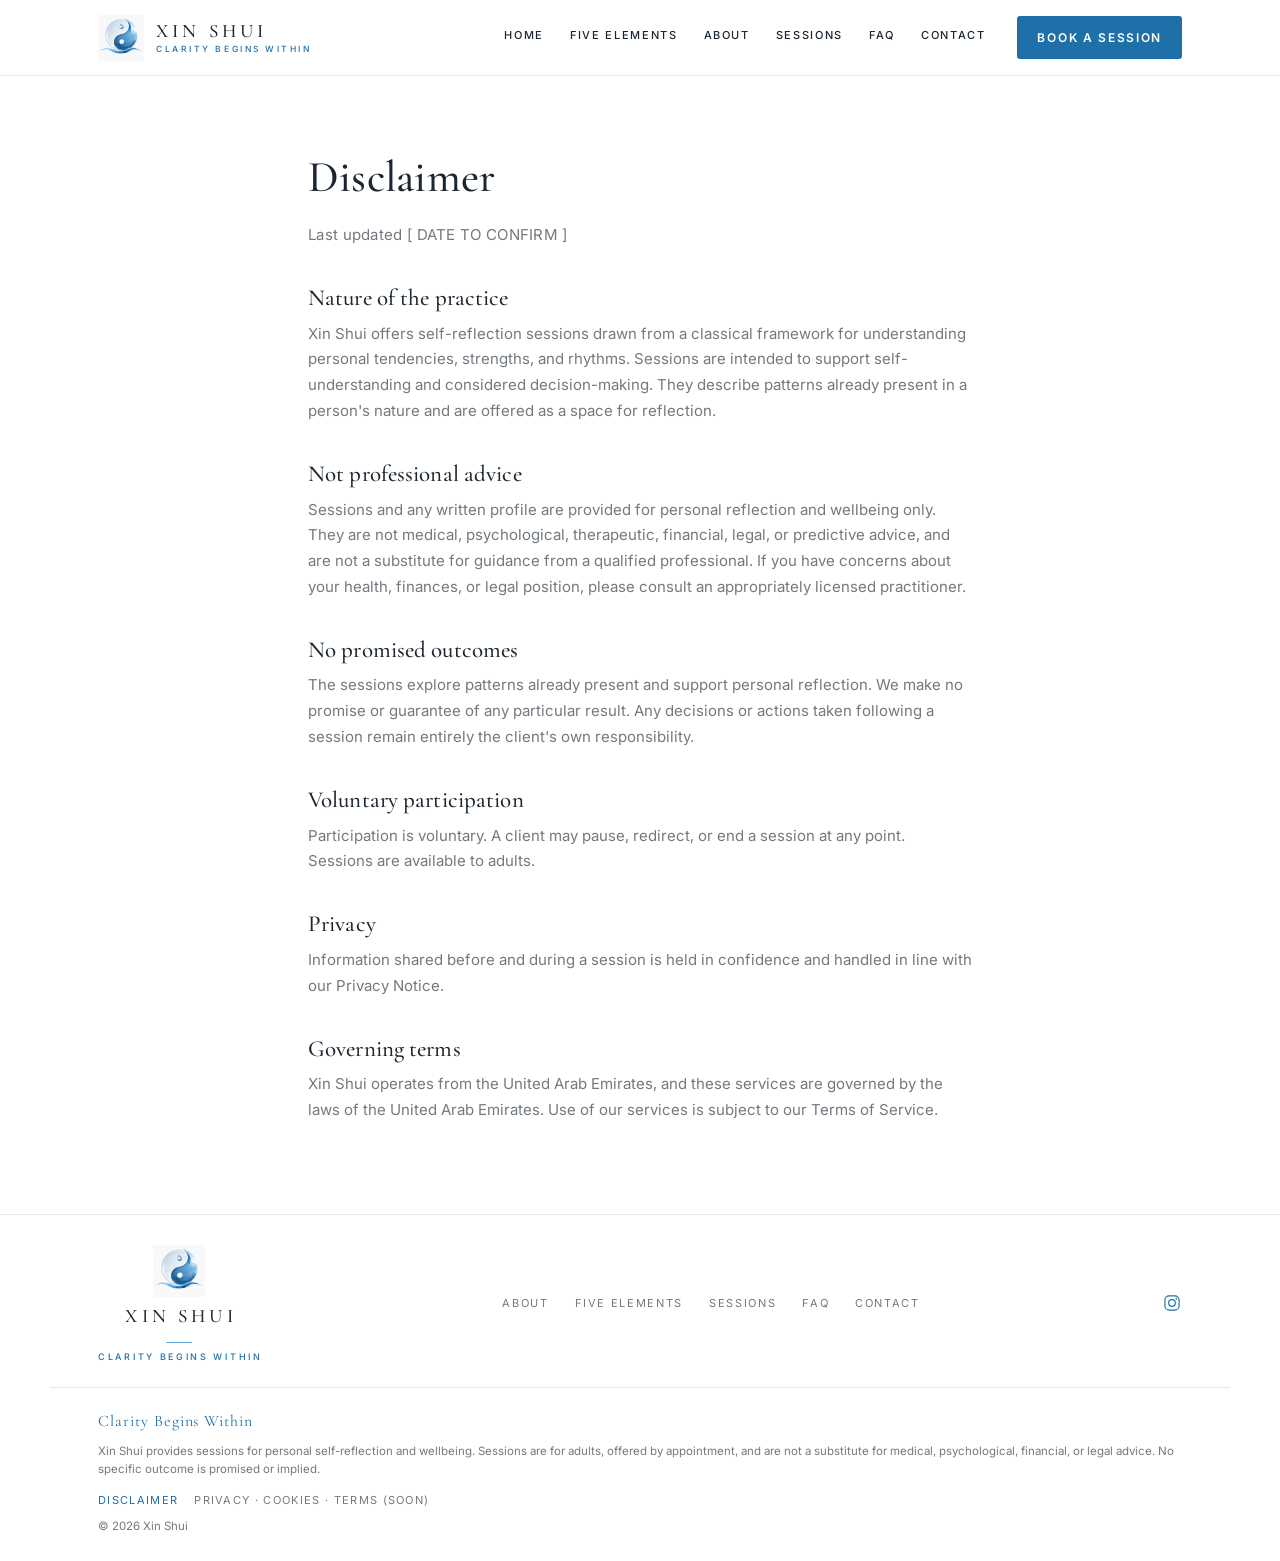
==== disclaimer.html @ abe7de01 "Add disclaimer page" ====
<!DOCTYPE html>
<html lang="en">
<head>
<meta charset="utf-8">
<meta name="viewport" content="width=device-width, initial-scale=1">
<title>Xin Shui | Disclaimer</title>
<meta name="description" content="Disclaimer for Xin Shui self-reflection sessions.">
<link rel="preconnect" href="https://fonts.googleapis.com">
<link rel="preconnect" href="https://fonts.gstatic.com" crossorigin>
<link href="https://fonts.googleapis.com/css2?family=Cormorant+Garamond:ital,wght@0,400;0,500;0,600;1,400;1,500&family=Inter:wght@400;500;600&family=Noto+Serif+SC:wght@400;500&display=swap" rel="stylesheet">
<link rel="stylesheet" href="css/styles.css?v=5">
</head>
<body>

<a class="skip" href="#main">Skip to content</a>

<header class="nav" id="nav">
  <div class="wrap nav-in">
    <a class="brand" href="index.html#top">
      <img src="logo.png" alt="" class="brand-mark">
      <span class="brand-text">
        <span class="brand-name">Xin&nbsp;Shui</span>
        <span class="brand-tag">Clarity Begins Within</span>
      </span>
    </a>

    <nav class="nav-links" aria-label="Primary">
      <a href="index.html#top">Home</a>
      <a href="index.html#practice">Five Elements</a>
      <a href="index.html#about">About</a>
      <a href="index.html#sessions">Sessions</a>
      <a href="index.html#faq">FAQ</a>
      <a href="index.html#contact">Contact</a>
    </nav>

    <a class="btn btn-solid nav-cta" href="index.html#contact">Book a session</a>

    <button class="nav-toggle" aria-expanded="false" aria-controls="nav-mobile" aria-label="Open menu">
      <span></span><span></span><span></span>
    </button>
  </div>
  <nav class="nav-mobile" id="nav-mobile" aria-label="Primary mobile" hidden>
    <a href="index.html#practice">Five Elements</a>
    <a href="index.html#about">About</a>
    <a href="index.html#sessions">Sessions</a>
    <a href="index.html#faq">FAQ</a>
    <a href="index.html#contact">Contact</a>
    <a class="btn btn-solid" href="index.html#contact">Book a session</a>
  </nav>
</header>

<main id="main">
  <section class="legal">
    <div class="wrap legal-in">

      <h1>Disclaimer</h1>
      <p class="legal-updated">Last updated [ DATE TO CONFIRM ]</p>

      <h2>Nature of the practice</h2>
      <p>Xin Shui offers self-reflection sessions drawn from a classical framework for understanding personal tendencies, strengths, and rhythms. Sessions are intended to support self-understanding and considered decision-making. They describe patterns already present in a person's nature and are offered as a space for reflection.</p>

      <h2>Not professional advice</h2>
      <p>Sessions and any written profile are provided for personal reflection and wellbeing only. They are not medical, psychological, therapeutic, financial, legal, or predictive advice, and are not a substitute for guidance from a qualified professional. If you have concerns about your health, finances, or legal position, please consult an appropriately licensed practitioner.</p>

      <h2>No promised outcomes</h2>
      <p>The sessions explore patterns already present and support personal reflection. We make no promise or guarantee of any particular result. Any decisions or actions taken following a session remain entirely the client's own responsibility.</p>

      <h2>Voluntary participation</h2>
      <p>Participation is voluntary. A client may pause, redirect, or end a session at any point. Sessions are available to adults.</p>

      <h2>Privacy</h2>
      <p>Information shared before and during a session is held in confidence and handled in line with our Privacy Notice.</p>

      <h2>Governing terms</h2>
      <p>Xin Shui operates from the United Arab Emirates, and these services are governed by the laws of the United Arab Emirates. Use of our services is subject to our Terms of Service.</p>

    </div>
  </section>
</main>

<footer class="foot">
  <div class="wrap foot-in">
    <a class="brand" href="index.html#top">
      <img src="logo.png" alt="" class="brand-mark">
      <span class="brand-name">Xin&nbsp;Shui</span>
      <span class="brand-rule" aria-hidden="true"></span>
      <span class="brand-tag">Clarity Begins Within</span>
    </a>
    <nav class="foot-links" aria-label="Footer">
      <a href="index.html#about">About</a>
      <a href="index.html#practice">Five Elements</a>
      <a href="index.html#sessions">Sessions</a>
      <a href="index.html#faq">FAQ</a>
      <a href="index.html#contact">Contact</a>
    </nav>
    <div class="foot-social">
      <a href="https://instagram.com/clarity_xinshui" aria-label="Instagram" rel="noopener" target="_blank">
        <svg viewBox="0 0 24 24" fill="none" stroke="currentColor" stroke-width="1.4"><rect x="3.5" y="3.5" width="17" height="17" rx="5"/><circle cx="12" cy="12" r="4"/><circle cx="17.2" cy="6.8" r="1" fill="currentColor" stroke="none"/></svg>
      </a>
    </div>
  </div>
  <div class="wrap foot-legal">
    <p class="tagline">Clarity Begins Within</p>
    <p class="fineprint">Xin Shui provides sessions for personal self-reflection and wellbeing. Sessions are for adults, offered by appointment, and are not a substitute for medical, psychological, financial, or legal advice. No specific outcome is promised or implied.</p>
    <div class="foot-legal-links">
      <a href="disclaimer.html">Disclaimer</a>
      <span class="soon">Privacy &middot; Cookies &middot; Terms (soon)</span>
    </div>
    <p class="copy">&copy; <span id="year">2026</span> Xin Shui</p>
  </div>
</footer>

<button class="totop" id="totop" aria-label="Back to top" hidden>
  <svg viewBox="0 0 24 24" fill="none" stroke="currentColor" stroke-width="1.6" aria-hidden="true"><path d="M12 19V6"/><path d="M6 12l6-6 6 6"/></svg>
</button>
<script src="js/main.js?v=2"></script>
</body>
</html>
---- css/styles.css ----
/* ==========================================================================
   Xin Shui
   Palette and type are locked brand assets. Do not substitute.
   All photography lives in assets/img and is wired in below.
   ========================================================================== */

:root{
  --deep:#1F6FA8;
  --mid:#5DADE2;
  --pale:#EAF5FB;
  --ink:#1C2630;
  --ink-60:rgba(28,38,48,.62);
  --line:rgba(28,38,48,.10);
  --white:#fff;

  --wood:#3A6A54;
  --fire:#A25444;
  --earth:#987C52;
  --metal:#6D7C88;
  --water:#1A3452;

  --display:"Cormorant Garamond",Georgia,serif;
  --body:"Inter",system-ui,-apple-system,"Segoe UI",sans-serif;
  --cjk:"Noto Serif SC",serif;

  --wrap:1180px;
  --pad:clamp(20px,5vw,48px);
  --nav-h:76px;
}

*,*::before,*::after{box-sizing:border-box}
html{scroll-behavior:smooth;-webkit-text-size-adjust:100%}
body{
  margin:0;background:var(--white);color:var(--ink);
  font-family:var(--body);font-size:16px;line-height:1.65;
  -webkit-font-smoothing:antialiased;
}
img{max-width:100%;display:block}
a{color:inherit;text-decoration:none}
h1,h2,h3{font-family:var(--display);font-weight:500;line-height:1.12;margin:0;letter-spacing:.005em}
p{margin:0}
svg{width:100%;height:100%}

.wrap{width:100%;max-width:var(--wrap);margin:0 auto;padding-inline:var(--pad)}

.skip{
  position:absolute;left:-9999px;top:0;z-index:200;
  background:var(--deep);color:#fff;padding:12px 18px;border-radius:0 0 6px 0;
}
.skip:focus{left:0}

:focus-visible{outline:2px solid var(--deep);outline-offset:3px;border-radius:2px}

/* ---------- Buttons ---------- */
.btn{
  display:inline-flex;align-items:center;gap:10px;
  font-family:var(--body);font-size:12px;font-weight:600;
  letter-spacing:.14em;text-transform:uppercase;
  border:0;cursor:pointer;
}
.btn-solid{
  background:var(--deep);color:#fff;padding:15px 26px;border-radius:3px;
  transition:background .25s ease,transform .25s ease;
}
.btn-solid:hover{background:#18598a;transform:translateY(-1px)}
.btn-text{color:var(--deep);background:none}
.arrow{
  display:inline-block;width:26px;height:1px;background:currentColor;position:relative;
  transition:width .25s ease;
}
.arrow::after{
  content:"";position:absolute;right:0;top:-3px;width:7px;height:7px;
  border-top:1px solid currentColor;border-right:1px solid currentColor;transform:rotate(45deg);
}
.btn-text:hover .arrow{width:38px}

/* ---------- Nav ----------
   Solid white at all times so the header reads as a separate band above the
   banner. The .is-stuck class still applies on scroll and only deepens the
   shadow. */
.nav{
  position:fixed;inset:0 0 auto 0;z-index:100;height:var(--nav-h);
  display:flex;align-items:center;
  background:var(--white);
  border-bottom:1px solid var(--line);
  transition:box-shadow .3s ease;
}
.nav.is-stuck{box-shadow:0 2px 14px rgba(23,64,102,.08)}
.nav-in{display:flex;align-items:center;gap:24px}

.brand{display:flex;align-items:center;gap:11px;flex:0 0 auto}
.brand-mark{width:38px;height:38px;object-fit:contain}
.brand-name{
  font-family:var(--display);font-size:19px;font-weight:500;
  letter-spacing:.22em;text-transform:uppercase;
}

.nav-links{display:flex;gap:26px;margin-left:auto}
.nav-links a{
  font-size:11px;font-weight:500;letter-spacing:.15em;text-transform:uppercase;
  padding-bottom:4px;border-bottom:1px solid transparent;transition:border-color .2s ease;
}
.nav-links a:hover,.nav-links a.is-active{border-color:var(--deep)}
.nav-cta{margin-left:8px;padding:12px 20px}

.nav-toggle{
  display:none;margin-left:auto;background:none;border:0;padding:8px;cursor:pointer;
}
.nav-toggle span{display:block;width:22px;height:1.5px;background:var(--ink);margin:5px 0}

.nav-mobile{
  position:fixed;top:var(--nav-h);left:0;right:0;z-index:99;
  background:#fff;border-bottom:1px solid var(--line);
  padding:8px var(--pad) 26px;
  display:flex;flex-direction:column;gap:2px;
}
/* FIX: the hidden attribute now wins. This was the desktop menu bug. */
.nav-mobile[hidden]{display:none}
.nav-mobile a{padding:13px 0;font-size:12px;letter-spacing:.14em;text-transform:uppercase;border-bottom:1px solid var(--line)}
.nav-mobile .btn-solid{margin-top:16px;justify-content:center;border-bottom:0}

/* ==========================================================================
   HERO CAROUSEL
   Sits below the white header, not underneath it.
   ========================================================================== */
.hero{
  position:relative;margin-top:var(--nav-h);
  height:min(78vh,660px);min-height:460px;
  overflow:hidden;background:#cfe4f4;
}
.car-track{position:absolute;inset:0}

.slide{
  position:absolute;inset:0;
  display:flex;align-items:center;
  opacity:0;visibility:hidden;
  transition:opacity .9s ease,visibility .9s ease;
  background-position:center;background-size:cover;background-repeat:no-repeat;
}
.slide.is-active{opacity:1;visibility:visible}

/* Hero images. Supplied at 1852x849, converted to progressive JPEG.
   Replacements should keep the same 2.18 ratio and stay under 400KB. */
.slide-1{background-image:url("../assets/img/hero-1.jpg")}
.slide-2{background-image:url("../assets/img/hero-2.jpg")}
.slide-3{background-image:url("../assets/img/hero-3.jpg")}
.slide-4{background-image:url("../assets/img/hero-4.jpg")}

/* Scrim. Keeps the headline legible over any photograph you supply,
   including a dark one. Do not remove. */
.slide::before{
  content:"";position:absolute;inset:0;
  background:linear-gradient(90deg,rgba(255,255,255,.86) 0%,rgba(255,255,255,.60) 36%,rgba(255,255,255,0) 66%);
  pointer-events:none;
}
/* Right hand variant. Used where the subject of the photograph sits left. */
.slide--right::before{
  background:linear-gradient(270deg,rgba(255,255,255,.86) 0%,rgba(255,255,255,.60) 36%,rgba(255,255,255,0) 66%);
}
.slide--right .slide-in{display:flex;flex-direction:column;align-items:flex-end;text-align:right}
.slide--right .slide-actions{justify-content:flex-end}

.slide-in{position:relative;z-index:2;max-width:var(--wrap)}
.slide-title{font-size:clamp(34px,4.6vw,54px);max-width:20ch}
.slide-title .l1,.slide-title .l2{display:block}
.slide-title .l2{color:var(--deep);font-style:italic}
.slide-sub{margin-top:18px;font-size:15px;color:var(--ink-60);max-width:38ch}
.slide-actions{display:flex;align-items:center;gap:28px;margin-top:32px;flex-wrap:wrap}

/* Carousel controls */
.car-nav{
  position:absolute;top:50%;transform:translateY(-50%);z-index:5;
  width:44px;height:44px;padding:11px;border:0;border-radius:50%;cursor:pointer;
  background:rgba(255,255,255,.72);color:var(--deep);
  transition:background .2s ease;
}
.car-nav:hover{background:#fff}
.car-prev{left:14px}
.car-next{right:14px}

.car-dots{
  position:absolute;left:0;right:0;bottom:22px;z-index:5;
  display:flex;justify-content:center;gap:10px;
}
.car-dots button{
  width:9px;height:9px;padding:0;border:1px solid var(--deep);border-radius:50%;
  background:transparent;cursor:pointer;transition:background .2s ease;
}
.car-dots button[aria-selected="true"]{background:var(--deep)}

/* ---------- Strip ---------- */
.strip{background:#fff;border-bottom:1px solid var(--line)}
.strip-in{
  display:grid;grid-template-columns:repeat(5,1fr);
  padding-block:clamp(34px,5vw,50px);
}
.strip-item{
  display:flex;flex-direction:column;align-items:center;gap:14px;text-align:center;
  padding-inline:12px;border-right:1px solid var(--line);
}
.strip-item:last-child{border-right:0}
.strip-icon{
  width:44px;height:44px;border-radius:50%;background:var(--pale);color:var(--deep);
  display:grid;place-items:center;padding:11px;
}
.strip-item p{font-family:var(--display);font-size:17px;line-height:1.35}

/* ---------- Split ---------- */
.split{display:grid;grid-template-columns:1fr 1fr;min-height:min(58vh,470px)}
.split-media{
  background:url("../assets/img/split.jpg") center/cover no-repeat;
}
.split-copy{background:var(--pale);display:flex;align-items:center}
.split-copy-in{padding:clamp(38px,6vw,74px);max-width:490px}
.split-copy h2{font-size:clamp(28px,3.4vw,40px)}
.split-copy p{margin-top:18px;color:var(--ink-60);font-size:15px}
.split-copy .btn-text{margin-top:26px}

/* ---------- Elements ----------
   Photographic discs, 500x500 square crops. */
.elements{background:#fff}
.el-in{
  display:grid;grid-template-columns:repeat(5,1fr);gap:20px;
  padding-block:clamp(40px,5.5vw,62px);
}
.el{display:flex;flex-direction:column;align-items:center;gap:16px}
.el-disc{
  width:clamp(84px,10vw,116px);aspect-ratio:1;border-radius:50%;
  transition:transform .35s ease,box-shadow .35s ease;
  box-shadow:0 10px 24px rgba(23,64,102,.12);
}
.el:hover .el-disc{transform:translateY(-5px);box-shadow:0 16px 30px rgba(23,64,102,.20)}
.el-disc{background-position:center;background-size:cover;background-repeat:no-repeat}
.el-wood{background-image:url("../assets/img/el-wood.jpg")}
.el-fire{background-image:url("../assets/img/el-fire.jpg")}
.el-earth{background-image:url("../assets/img/el-earth.jpg")}
.el-metal{background-image:url("../assets/img/el-metal.jpg")}
.el-water{background-image:url("../assets/img/el-water.jpg")}
.el-name{
  font-size:11px;font-weight:600;letter-spacing:.18em;text-transform:uppercase;color:var(--ink);
}

/* ---------- Duo ---------- */
.duo{display:grid;grid-template-columns:1fr 1fr;gap:2px;background:var(--line)}
.duo-card{background:var(--pale);display:flex;flex-direction:column}
.duo-media{aspect-ratio:16/9;background-position:center;background-size:cover}
.duo-media-1{background-image:url("../assets/img/duo-1.jpg")}
.duo-media-2{background-image:url("../assets/img/duo-2.jpg")}
.duo-body{padding:clamp(24px,3.4vw,38px)}
.duo-body h3{font-size:clamp(21px,2.4vw,26px)}
.duo-body p{margin-top:8px;color:var(--ink-60);font-size:14px}
.duo-body .btn-text{margin-top:20px}

/* ---------- FAQ ---------- */
.faq{background:#fff;padding-block:clamp(54px,7vw,86px)}
.faq-in{display:grid;grid-template-columns:.9fr 1.5fr;gap:clamp(28px,5vw,64px);align-items:start}
.faq-head h2{font-size:clamp(28px,3.4vw,38px)}
.faq-head .btn-text{margin-top:26px}
.faq-item{border-bottom:1px solid var(--line)}
.faq-q{
  width:100%;background:none;border:0;cursor:pointer;
  display:flex;justify-content:space-between;align-items:center;gap:20px;
  padding:17px 0;text-align:left;
  font-family:var(--body);font-size:14px;color:var(--ink);
}
.faq-q:hover{color:var(--deep)}
.faq-sign{position:relative;width:13px;height:13px;flex:0 0 auto}
.faq-sign::before,.faq-sign::after{
  content:"";position:absolute;background:var(--deep);
  left:50%;top:50%;transform:translate(-50%,-50%);
}
.faq-sign::before{width:13px;height:1.4px}
.faq-sign::after{width:1.4px;height:13px;transition:transform .25s ease}
.faq-q[aria-expanded="true"] .faq-sign::after{transform:translate(-50%,-50%) scaleY(0)}
.faq-a{display:grid;grid-template-rows:0fr;transition:grid-template-rows .3s ease}
.faq-a > p{overflow:hidden;font-size:14px;color:var(--ink-60)}
.faq-item.is-open .faq-a{grid-template-rows:1fr}
.faq-item.is-open .faq-a > p{padding-bottom:20px}

/* ---------- CTA and enquiry form ---------- */
.cta{
  position:relative;padding-block:clamp(60px,8vw,104px);
  background:url("../assets/img/cta.jpg") center/cover no-repeat;
}
/* Softens the photograph behind the copy and the form. */
.cta::before{
  content:"";position:absolute;inset:0;
  background:linear-gradient(90deg,rgba(255,255,255,.72) 0%,rgba(255,255,255,.42) 50%,rgba(255,255,255,.30) 100%);
  pointer-events:none;
}
.cta-in{
  position:relative;z-index:2;
  display:grid;grid-template-columns:1fr 1fr;gap:clamp(28px,5vw,64px);align-items:center;
}
.cta h2{font-size:clamp(28px,3.6vw,40px)}
.cta-copy p{margin-top:12px;color:var(--ink-60);font-size:15px}

.enq{background:rgba(255,255,255,.92);padding:clamp(24px,3.4vw,36px);border-radius:4px}
.enq-row{display:grid;grid-template-columns:1fr 1fr;gap:16px}
.field{display:block;margin-bottom:16px}
.field span{
  display:block;font-size:11px;font-weight:600;letter-spacing:.14em;
  text-transform:uppercase;color:var(--ink-60);margin-bottom:7px;
}
.field input,.field textarea{
  width:100%;font-family:var(--body);font-size:15px;color:var(--ink);
  padding:12px 14px;border:1px solid var(--line);border-radius:3px;background:#fff;
}
.field textarea{resize:vertical}
.field input:focus,.field textarea:focus{outline:2px solid var(--deep);outline-offset:1px}
.enq-note{margin-top:14px;font-size:11.5px;color:var(--ink-60);line-height:1.6}
.hp{position:absolute;left:-9999px}

/* ---------- Footer ---------- */
.foot{background:#fff;border-top:1px solid var(--line);padding-block:30px 26px}
.foot-in{display:flex;align-items:center;gap:24px;flex-wrap:wrap}
.foot-links{display:flex;gap:26px;margin-inline:auto;flex-wrap:wrap}
.foot-links a{font-size:11px;letter-spacing:.15em;text-transform:uppercase;color:var(--ink-60)}
.foot-links a:hover{color:var(--deep)}
.foot-social{display:flex;gap:16px;color:var(--deep)}
.foot-social a{width:20px;height:20px}
.foot-legal{margin-top:26px;padding-top:20px;border-top:1px solid var(--line)}
.tagline{font-family:var(--display);font-size:16px;letter-spacing:.06em;color:var(--deep)}
.fineprint,.copy{margin-top:8px;font-size:11.5px;color:var(--ink-60);line-height:1.6}

/* ---------- Responsive ---------- */
@media (max-width:960px){
  .nav-links,.nav-cta{display:none}
  .nav-toggle{display:block}
  .hero{height:auto;min-height:0}
  .car-track{position:relative;inset:auto}
  .slide{position:absolute;inset:0}
  .slide.is-active{position:relative;inset:auto}
  .slide-in{padding-block:clamp(56px,12vw,88px)}
  .slide::before{background:linear-gradient(180deg,rgba(255,255,255,.88) 0%,rgba(255,255,255,.66) 60%,rgba(255,255,255,.4) 100%)}
  .car-nav{display:none}
  .strip-in{grid-template-columns:repeat(3,1fr);gap:26px 0}
  .strip-item:nth-child(3n){border-right:0}
  .split{grid-template-columns:1fr}
  .split-media{min-height:280px}
  .el-in{grid-template-columns:repeat(3,1fr);gap:28px 16px}
  .duo{grid-template-columns:1fr}
  .faq-in{grid-template-columns:1fr}
  .cta-in{grid-template-columns:1fr}
}
@media (max-width:560px){
  .strip-in{grid-template-columns:repeat(2,1fr)}
  .strip-item{border-right:0}
  .el-in{grid-template-columns:repeat(2,1fr)}
  .enq-row{grid-template-columns:1fr}
  .foot-in{flex-direction:column;align-items:flex-start}
  .foot-links{margin-inline:0}
}

@media (prefers-reduced-motion:reduce){
  *{animation:none!important;transition:none!important}
  html{scroll-behavior:auto}
}
/* ==========================================================================
   XIN SHUI - OVERRIDE BLOCK v2
   Replaces v1 entirely. If v1 is already in css/styles.css, delete it first
   and paste this in its place. Do not run both.

   Append to the END of css/styles.css. Nothing above that point is modified.
   Longhand properties only, except the two duo image swaps which are
   deliberate and are marked.

   Contents:
     1. Element discs, veiled photograph with character overlay
     2. Element heading, descriptors and closing link
     3. Sessions section heading, and duo image swap
     4. Logo lockup with tagline
     5. Pillar strip, horizontal scroll on mobile
     6. Five elements, single row on mobile
     7. Vertical spacing compression on mobile
     8. CTA background crop
     9. Footer compression
   ========================================================================== */


/* ==========================================================================
   1. ELEMENT DISCS
   TUNE: --el-veil is the white veil strength. Higher is paler and pushes
   the character forward. 0.62 is confirmed good on device.
   ========================================================================== */
:root{ --el-veil:.62; }

.el-disc{
  position:relative;
  display:grid;
  place-items:center;
  overflow:hidden;
}
.el-disc::before{
  content:"";
  position:absolute;
  inset:0;
  background-color:rgba(255,255,255,var(--el-veil));
  border-radius:50%;
  transition:background-color .35s ease;
}
.el-disc::after{
  position:relative;
  z-index:1;
  font-family:var(--cjk);
  font-weight:500;
  font-size:clamp(42px,5.2vw,58px);
  line-height:1;
  letter-spacing:0;
  transition:transform .35s ease;
}
.el:hover .el-disc::before{ background-color:rgba(255,255,255,calc(var(--el-veil) - .10)); }
.el:hover .el-disc::after{ transform:scale(1.04); }

.el-wood::after { content:"\6728"; color:var(--wood);  }
.el-fire::after { content:"\706B"; color:var(--fire);  }
.el-earth::after{ content:"\571F"; color:var(--earth); }
.el-metal::after{ content:"\91D1"; color:var(--metal); }
.el-water::after{ content:"\6C34"; color:var(--water); }


/* ==========================================================================
   2. ELEMENT SECTION HEADING, DESCRIPTORS AND CLOSING LINK
   ========================================================================== */
.el-head{padding-top:clamp(40px,5.5vw,62px)}
.el-head h2{font-size:clamp(24px,3vw,34px);max-width:22ch}
.elements .el-in{padding-block:clamp(26px,3.4vw,40px)}
.el-foot{padding-bottom:clamp(40px,5.5vw,62px)}

.el-desc{
  font-family:var(--display);
  font-size:clamp(13px,1.4vw,16px);
  line-height:1.25;
  color:var(--ink-60);
  text-align:center;
  max-width:16ch;
}
.el{gap:12px}
.el .el-name{margin-bottom:-4px}


/* ==========================================================================
   3. SESSIONS SECTION
   The two photographs are swapped. The still life now carries "Inside a
   session" and the figure carries "Who tends to come". If your filenames
   differ from the ones below, correct the two url values only.
   ========================================================================== */
.duo-sec{background:#fff}
.duo-head{padding-block:clamp(40px,5.5vw,62px) clamp(20px,2.6vw,30px)}
.duo-head h2{font-size:clamp(24px,3vw,34px)}

.duo-media-1{background-image:url("../assets/img/duo-2.jpg")}
.duo-media-2{background-image:url("../assets/img/duo-1.jpg")}


/* ==========================================================================
   4. LOGO LOCKUP WITH TAGLINE
   ========================================================================== */
.brand-text{display:flex;flex-direction:column;justify-content:center}
.brand-tag{
  font-family:var(--body);font-size:8.5px;font-weight:500;
  letter-spacing:.30em;text-transform:uppercase;color:var(--deep);
  margin-top:4px;white-space:nowrap;
}
.foot .brand{flex-direction:column;align-items:center;gap:9px;text-align:center}
.foot .brand-mark{width:44px;height:44px}
.foot .brand-rule{width:26px;height:1px;background:var(--mid);margin-top:8px}
.foot .brand-tag{font-size:9px;margin-top:8px}

@media (max-width:420px){
  .brand-mark{width:32px;height:32px}
  .brand-name{font-size:16px;letter-spacing:.18em}
  .brand-tag{font-size:7.5px;letter-spacing:.24em}
}


/* ==========================================================================
   5. MOBILE, 700px and below
   ========================================================================== */
@media (max-width:700px){

  /* Pillar strip, horizontal scroll. Items are 40% of the viewport so two
     and a half are visible. The half item plus the fade is the swipe cue.
     The fade lives on the parent, not on the scroll container, because a
     mask on a scroll container breaks scrolling in Safari. */
  .strip-in{
    display:flex;
    flex-wrap:nowrap;
    grid-template-columns:none;
    gap:0;
    padding-block:26px 24px;
    padding-inline:0;
    overflow-x:scroll;
    overflow-y:hidden;
    -webkit-overflow-scrolling:touch;
    touch-action:pan-x;
    scrollbar-width:none;
  }
  .strip-in::-webkit-scrollbar{display:none}

  .strip{position:relative}
  .strip::after{
    content:"";
    position:absolute;
    top:0;right:0;bottom:0;
    width:52px;
    pointer-events:none;
    background-image:linear-gradient(90deg,rgba(255,255,255,0),rgba(255,255,255,.92));
  }

 .strip-item{
    flex:0 0 150px;
    min-width:150px;
    gap:10px;
    padding-inline:12px;
    border-right:1px solid var(--line);
  }
  .strip-item:first-child{margin-left:var(--pad)}
  .strip-item:last-child{margin-right:var(--pad);border-right:0}
  .strip-item:nth-child(3n){border-right:1px solid var(--line)}
  .strip-icon{width:38px;height:38px;padding:9px}
  .strip-item p{font-size:15px;line-height:1.3}
}


/* ==========================================================================
   6. MOBILE, 560px and below
   ========================================================================== */
@media (max-width:560px){

  /* ---------- Hero ---------- */
  .slide-in{padding-block:46px 42px}
  .slide-title{font-size:clamp(27px,7.4vw,34px);max-width:20ch}
  .slide-actions{gap:16px;margin-top:22px;flex-direction:column;align-items:flex-start}
  .slide--right .slide-actions{align-items:flex-end}
  .car-dots{bottom:16px}

  /* ---------- Five elements, one row ---------- */
  .el-head{padding-top:34px}
  .el-head h2{font-size:22px;max-width:none}
  .elements .el-in{
    grid-template-columns:repeat(5,1fr);
    gap:0 6px;
    padding-block:20px 18px;
  }
  .el{gap:8px}
  .el-disc{
    width:100%;
    box-shadow:0 5px 12px rgba(23,64,102,.12);
  }
  .el-disc::after{font-size:31px}
  .el-name{font-size:8.5px;letter-spacing:.10em;margin-bottom:-5px}
  .el-desc{font-size:11.5px;line-height:1.22;max-width:none}
  .el-foot{padding-bottom:34px}

  /* ---------- Split ---------- */
  .split{min-height:0}
  .split-media{min-height:190px}
  .split-copy-in{padding:30px var(--pad) 32px;max-width:none}
  .split-copy h2{font-size:26px}
  .split-copy p{margin-top:12px;font-size:14.5px}
  .split-copy .btn-text{margin-top:18px}

  /* ---------- Sessions ---------- */
  .duo-head{padding-block:34px 16px}
  .duo-head h2{font-size:24px}
  .duo-media{aspect-ratio:5/3}
  .duo-body{padding:22px var(--pad) 26px}
  .duo-body h3{font-size:21px}
  .duo-body p{margin-top:6px}
  .duo-body .btn-text{margin-top:14px}

  /* ---------- FAQ ---------- */
  .faq{padding-block:44px 46px}
  .faq-in{gap:22px}
  .faq-head h2{font-size:26px}
  .faq-head .btn-text{margin-top:16px}
  .faq-q{padding:15px 0;font-size:13.5px}
  .faq-item.is-open .faq-a > p{padding-bottom:16px}

  /* ---------- CTA and form ----------
     The stone cairn sits at 76 percent across cta.jpg. The image is 3:1, so
     on a portrait section it scales by height and the whole vertical range
     is always visible. Only the horizontal value does anything here.
     TUNE: lower pushes the stones right and clear of the form card,
     higher pulls them central and further behind it. */
  .cta{
    padding-block:42px 46px;
    background-position:74% center;
  }
  .cta-in{gap:22px}
  .cta h2{font-size:26px}
  .cta-copy p{margin-top:8px;font-size:14.5px}
  .enq{padding:20px 18px}
  .field{margin-bottom:14px}
  .field input,.field textarea{padding:11px 12px;font-size:16px}
  .enq-note{margin-top:12px}

  /* ---------- Footer ---------- */
  .foot{padding-block:26px 22px}
  .foot-in{
    flex-direction:column;
    align-items:center;
    gap:18px;
    text-align:center;
  }
  .foot-links{
    margin-inline:0;
    justify-content:center;
    gap:10px 18px;
  }
  .foot-links a{font-size:10px;letter-spacing:.12em}
  .foot-social{justify-content:center}
  .foot-legal{margin-top:18px;padding-top:16px;text-align:center}
  .foot-legal .tagline{display:none}
  .fineprint{font-size:10.5px;line-height:1.55}
  .copy{margin-top:6px;font-size:10.5px}
}


/* ==========================================================================
   7. NARROW MOBILE, 400px and below
   ========================================================================== */
@media (max-width:400px){
  .strip-item{flex:0 0 44%}
  .strip-item p{font-size:14px}
  .elements .el-in{gap:0 4px}
  .el-disc::after{font-size:28px}
  .el-name{font-size:8px;letter-spacing:.06em}
  .el-desc{font-size:10.5px}
  .slide-title{font-size:26px}
  .split-copy h2,.faq-head h2,.cta h2,.duo-head h2{font-size:23px}
  .el-head h2{font-size:21px}
}


/* ==========================================================================
   XIN SHUI - OVERRIDE BLOCK v3
   APPEND to the very END of css/styles.css, after override block v2.
   v3 ADDS TO v2. It does NOT replace v2. Both must be present.

   DO NOT replace css/styles.css from any file outside the repository.
   Every copy outside the repository is missing image references and
   overwriting the file would strip the photographs off the site.

   PREREQUISITE: override block v1 must be DELETED from this file first.
   v1 sets a CSS mask on the pillar strip scroll container. A mask on a
   scroll container disables touch scrolling in Safari. v2 was written to
   move that fade off the scroll container, but v2 never declares
   mask-image, so it cannot override v1 and v1 survives in the cascade.
   Section 1 below neutralises it defensively, but v1 should still go.

   Longhand properties only. The background shorthand is never used here,
   so every image URL declared earlier in this file survives.

   Contents:
     1. Pillar strip, touch scroll restored
     2. Hero, uniform slide height on mobile
     3. Hero, fifth slide image
     4. Split section, heading overlaid on the photograph
     5. Five Elements, introductory paragraph
     6. Sessions, introductory paragraph
     7. Brand lockup alignment
     8. Scroll offset for the fixed header
   ========================================================================== */


/* ==========================================================================
   1. PILLAR STRIP, TOUCH SCROLL RESTORED
   ========================================================================== */
@media (max-width:700px){
  .strip-in{
    -webkit-mask-image:none;
    mask-image:none;
  }
}


/* ==========================================================================
   2. HERO, UNIFORM SLIDE HEIGHT ON MOBILE
   Below 960px the hero collapses to the height of whichever headline is
   showing, and the five headlines are different lengths. A floor under the
   active slide holds every slide at the height of the tallest.

   TUNE: raise if the longest headline still overflows, lower to tighten.
   Desktop is untouched. .hero already carries a fixed height there.
   ========================================================================== */
@media (max-width:960px){
  .hero{min-height:420px}
  .slide.is-active{min-height:420px;width:100%}
}
@media (max-width:560px){
  .hero{min-height:360px}
  .slide.is-active{min-height:360px}
}
@media (max-width:400px){
  .hero{min-height:340px}
  .slide.is-active{min-height:340px}
}


/* ==========================================================================
   3. HERO, FIFTH SLIDE
   Source image is 16:9 rather than the 2.18:1 of the other four, so it
   crops harder. The sphere sits at roughly 75 percent across the frame.

   TUNE: background-position. Lower pulls the sphere left and further
   under the headline. Higher pushes it right and out of frame.
   ========================================================================== */
.slide-5{background-image:url("../assets/img/hero-5.jpg")}
.slide-5{background-position:72% center}
@media (max-width:700px){
  .slide-5{background-position:68% center}
}


/* ==========================================================================
   4. SPLIT SECTION, HEADING OVERLAID ON THE PHOTOGRAPH
   The blue copy panel is removed from the HTML. The section is now a
   single full width image with the heading sitting on a scrim.

   TUNE: the two gradients below are the scrim. If the heading is hard to
   read against a replacement photograph, raise the first stop toward 1.
   ========================================================================== */
.split{
  grid-template-columns:1fr;
  min-height:0;
}
.split-media{
  position:relative;
  display:flex;
  align-items:center;
  min-height:min(46vh,380px);
}
.split-media::before{
  content:"";
  position:absolute;
  inset:0;
  background-image:linear-gradient(90deg,rgba(255,255,255,.90) 0%,rgba(255,255,255,.64) 42%,rgba(255,255,255,0) 74%);
  pointer-events:none;
}
.split-overlay{position:relative;z-index:2}
.split-overlay h2{
  font-size:clamp(26px,3.4vw,40px);
  max-width:16ch;
}

@media (max-width:700px){
  .split-media{
    min-height:260px;
  }
  .split-media::before{
    background-image:linear-gradient(180deg,rgba(255,255,255,.90) 0%,rgba(255,255,255,.62) 62%,rgba(255,255,255,.32) 100%);
  }
  .split-overlay{align-self:flex-start;padding-top:34px}
  .split-overlay h2{font-size:25px;max-width:18ch}
}
@media (max-width:400px){
  .split-media{min-height:230px}
  .split-overlay h2{font-size:23px}
}


/* ==========================================================================
   5. FIVE ELEMENTS, INTRODUCTORY PARAGRAPH
   Sits below the heading and above the discs. This paragraph came from
   the blue panel that was removed in section 4.
   ========================================================================== */
.el-intro{
  margin-top:16px;
  max-width:56ch;
  font-size:15px;
  line-height:1.7;
  color:var(--ink-60);
}
@media (max-width:560px){
  .el-intro{margin-top:12px;font-size:14.5px;line-height:1.6}
}


/* ==========================================================================
   6. SESSIONS, INTRODUCTORY PARAGRAPH
   ========================================================================== */
.duo-intro{
  margin-top:14px;
  max-width:48ch;
  font-size:15px;
  line-height:1.7;
  color:var(--ink-60);
}
@media (max-width:560px){
  .duo-intro{margin-top:10px;font-size:14.5px}
}


/* ==========================================================================
   7. BRAND LOCKUP ALIGNMENT
   Two corrections.

   a. The mark is enlarged. At 38px it read smaller than the two line
      text block beside it.
   b. Letter spacing is applied AFTER the final character of a line, so
      both lines carried invisible trailing space, and different amounts
      of it, because the two lines carry different tracking values. The
      negative right margins cancel exactly that much and let the text
      block sit optically centred against the mark.

   TUNE: if the mark still reads small, raise 46px and 52px together.
   ========================================================================== */
.brand{align-items:center;gap:12px}
.brand-mark{width:46px;height:46px}
.brand-text{gap:0}
.brand-name{margin-right:-.22em}
.brand-tag{margin-right:-.30em;margin-top:5px}

.foot .brand-mark{width:52px;height:52px}
.foot .brand-name{margin-right:-.22em}
.foot .brand-tag{margin-right:-.30em}

@media (max-width:560px){
  .brand{gap:10px}
  .brand-mark{width:42px;height:42px}
}
@media (max-width:420px){
  .brand-mark{width:38px;height:38px}
  .brand-name{font-size:16px;letter-spacing:.18em;margin-right:-.18em}
  .brand-tag{font-size:7.5px;letter-spacing:.24em;margin-right:-.24em}
}


/* ==========================================================================
   8. SCROLL OFFSET FOR THE FIXED HEADER
   Without this, every in page link lands with the target sitting behind
   the fixed header. This was not previously set anywhere in the file.
   ========================================================================== */
#practice,#about,#sessions,#faq,#contact{
  scroll-margin-top:calc(var(--nav-h) + 12px);
}

/* ==========================================================================
   XIN SHUI - OVERRIDE BLOCK v4
   APPEND to the very END of css/styles.css, after override block v3.
   v4 ADDS TO v3. It does NOT replace v3. Both must be present.

   DO NOT replace css/styles.css from any file outside the repository.
   Every copy outside the repository is missing image references and
   overwriting the file would strip the photographs off the site.

   Longhand properties only. The background shorthand is never used here,
   so every image URL declared earlier in this file survives.

   Contents:
     1. Hero slide one, the sphere photograph
     2. Split section, copy moved to the right
     3. Proximity spacing, elements and sessions
     4. Sessions heading sizing
   ========================================================================== */


/* ==========================================================================
   1. HERO SLIDE ONE, SPHERE
   hero-sphere.jpg is 1852x1042, a 16:9 frame against the 2.18:1 of the
   other four heroes, so it crops harder at every width. The sphere sits
   at roughly 74 percent across the source image. The copy sits left, over
   open sky and water, and never touches the sphere.

   TUNE: background-position. Lower pulls the sphere toward the copy.
   Higher pushes it off the right edge.
   ========================================================================== */
.slide-sphere{background-image:url("../assets/img/hero-sphere.jpg")}
.slide-sphere{background-position:62% center}

@media (max-width:700px){
  /* Portrait crops hard. This keeps the sphere in frame below the
     headline rather than losing it off the right edge. */
  .slide-sphere{background-position:72% center}
}


/* ==========================================================================
   2. SPLIT SECTION, COPY TO THE RIGHT
   The heading moves clear of the figure in the photograph, which sits
   left of centre. The scrim reverses direction so the white wash follows
   the text to the right edge instead of away from it.
   ========================================================================== */
.split-media{justify-content:flex-end}
.split-overlay{text-align:right}
.split-overlay h2{margin-left:auto}
.split-media::before{
  background-image:linear-gradient(270deg,rgba(255,255,255,.90) 0%,rgba(255,255,255,.64) 42%,rgba(255,255,255,0) 74%);
}

@media (max-width:700px){
  /* Mobile keeps a vertical scrim. A side wash leaves too little width
     for the heading on a narrow screen. Text stays right aligned so the
     alignment reads as deliberate rather than as a breakpoint artefact. */
  .split-media::before{
    background-image:linear-gradient(180deg,rgba(255,255,255,.92) 0%,rgba(255,255,255,.64) 58%,rgba(255,255,255,.30) 100%);
  }
  .split-overlay{align-self:flex-start;padding-top:32px}
  .split-overlay h2{max-width:20ch;margin-left:auto}
}


/* ==========================================================================
   3. PROXIMITY SPACING
   Each item now sits closer to its own caption than to its neighbour, so
   the eye groups text with the right visual. Previously the two gaps were
   near equal, which is why nothing grouped.

   TUNE: in each pair below, the first value is the gap WITHIN an item and
   the second is the gap BETWEEN items. Keep the second at least three
   times the first or the grouping stops reading.
   ========================================================================== */

/* Five elements. Disc, name and descriptor tighten into one unit while
   the gap between the five items opens up. */
.el{gap:8px}
.elements .el-in{gap:34px 22px}

/* Sessions. The photograph and its heading pull together, and the two
   cards separate from each other. */
.duo{gap:8px}
.duo-body{padding-top:20px}

@media (max-width:560px){
  .el{gap:6px}
  .elements .el-in{gap:26px 8px}
  .duo{gap:14px}
  .duo-body{padding-top:16px}
}


/* ==========================================================================
   4. SESSIONS HEADING
   The heading is now two lines rather than two words, so it needs a
   tighter size and a wider measure than the previous one, and less space
   beneath it before the cards begin.
   ========================================================================== */
.duo-head h2{font-size:clamp(22px,2.7vw,31px);max-width:24ch}
.duo-head{padding-block:clamp(40px,5.5vw,62px) clamp(16px,2vw,22px)}

@media (max-width:560px){
  .duo-head h2{font-size:22px;max-width:none}
}
@media (max-width:400px){
  .duo-head h2{font-size:21px}
}


/* ==========================================================================
   XIN SHUI - OVERRIDE BLOCK v5
   APPEND to the very END of css/styles.css, after override block v4.
   v5 ADDS TO v4. It does NOT replace v4. All earlier blocks must remain.

   DO NOT replace css/styles.css from any file outside the repository.
   Every copy outside the repository is missing image references and
   overwriting the file would strip the photographs off the site.

   Longhand properties only. The background shorthand is never used here,
   so every image URL declared earlier in this file survives.

   Contents:
     1. Back to top button
   ========================================================================== */


/* ==========================================================================
   1. BACK TO TOP BUTTON

   Appears once the visitor is one screen down. The script toggles the
   hidden attribute, so the rule below must restore display:none for it.
   Without that line the display value here would override the browser
   default and the button would never hide.

   TUNE: --totop-gap is the clearance from the bottom and right edges.
   ========================================================================== */
:root{ --totop-gap:16px; }

.totop{
  position:fixed;
  right:var(--totop-gap);
  bottom:var(--totop-gap);
  z-index:40;
  display:grid;
  place-items:center;
  width:44px;
  height:44px;
  padding:11px;
  border:0;
  border-radius:50%;
  cursor:pointer;
  background-color:var(--deep);
  color:#fff;
  box-shadow:0 4px 14px rgba(23,64,102,.24);
  opacity:0;
  transform:translateY(8px);
  transition:opacity .26s ease,transform .26s ease,background-color .2s ease;
}

.totop[hidden]{display:none}

.totop.is-on{
  opacity:1;
  transform:translateY(0);
}

.totop:hover{background-color:var(--mid)}

.totop:focus-visible{
  outline:2px solid var(--deep);
  outline-offset:3px;
}

.totop svg{width:100%;height:100%}

@media (max-width:560px){
  :root{ --totop-gap:14px; }
  .totop{width:40px;height:40px;padding:10px}
}

@media (prefers-reduced-motion:reduce){
  .totop{transition:opacity .01s linear}
}


/* ==========================================================================
   2. BRAND LOCKUP, OPTICAL CENTRING

   The mark and the text block were centred as boxes, not as ink. Two
   causes, both corrected here.

   a. The name inherited body line height, which puts leading above and
      below the glyphs. The box counts that space. The eye does not, so
      the mark read low against the name.
   b. The tagline was pushed down by margin-top, which grew the box
      downward and moved its centre below the optical centre.

   Line height is set to 1 on both lines so each box matches its ink,
   and the space between them is set by gap instead of by margin.

   The negative right margins set in override block v3 are deliberately
   left alone. They cancel trailing letter spacing and are unrelated.

   TUNE: --brand-nudge is the last resort adjustment. Positive values
   move the text block DOWN relative to the mark, negative moves it UP.
   Change in steps of 0.5px. Leave at 0 if the lockup already reads
   level after the line height correction.
   ========================================================================== */
:root{ --brand-nudge:0px; }

.brand{align-items:center}

.brand-text{
  display:flex;
  flex-direction:column;
  justify-content:center;
  gap:5px;
  transform:translateY(var(--brand-nudge));
}

.brand-text .brand-name{
  line-height:1;
  margin-top:0;
  margin-bottom:0;
}

.brand-text .brand-tag{
  line-height:1;
  margin-top:0;
  margin-bottom:0;
}

/* The footer lockup stacks vertically and is centred by its own rules,
   so it takes the line height correction but not the nudge. */
.foot .brand-text{transform:none}
.foot .brand-name{line-height:1}
.foot .brand-tag{line-height:1;margin-top:0}

@media (max-width:420px){
  .brand-text{gap:4px}
}


/* ==========================================================================
   3. BANNER SCRIMS, LIGHTER ON MOBILE

   All three banners carry a white wash over a photograph. Every one of
   them is set in percentages, and percentages behave differently on a
   narrow screen than on a wide one. On desktop the far end of each
   gradient sits over a large area of untouched photograph. On a phone
   the same percentages cover almost the whole visible crop, so the
   image reads flat and washed out. Same rule, opposite result.

   Everything below applies at 700px and under. Desktop is untouched.

   TUNE: each banner has three values, near edge, middle and far edge.
   Raise them toward the desktop figures if a heading becomes hard to
   read. Lower them for more photograph. Always change the three
   together, or a visible band develops where the fade steps.
   ========================================================================== */

@media (max-width:700px){

  /* ---------- Hero, five slides ----------
     Desktop is .86 / .60 at 36 percent / clear at 66 percent.
     Both the standard and the reversed variant are treated, so slide
     one stays consistent with the other four. */
  .slide::before{
    background-image:linear-gradient(
      90deg,
      rgba(255,255,255,.68) 0%,
      rgba(255,255,255,.36) 30%,
      rgba(255,255,255,0) 56%
    );
  }
  .slide--right::before{
    background-image:linear-gradient(
      270deg,
      rgba(255,255,255,.68) 0%,
      rgba(255,255,255,.36) 30%,
      rgba(255,255,255,0) 56%
    );
  }

  /* ---------- Split, a clear path ----------
     Set in override block v4 section 2 as a vertical wash that never
     reaches clear, bottoming out at .30. That floor is most of why
     this section reads flatter than desktop. */
  .split-media::before{
    background-image:linear-gradient(
      180deg,
      rgba(255,255,255,.78) 0%,
      rgba(255,255,255,.46) 58%,
      rgba(255,255,255,.14) 100%
    );
  }

  /* ---------- CTA, stone cairn ----------
     Deliberately gentler than the other two. The heading and the line
     beneath it sit directly on the photograph, with no card behind
     them, unlike the enquiry form which carries its own white panel.
     This is the one to watch when testing. */
  .cta::before{
    background-image:linear-gradient(
      90deg,
      rgba(255,255,255,.58) 0%,
      rgba(255,255,255,.30) 50%,
      rgba(255,255,255,.14) 100%
    );
  }
}


/* ==========================================================================
   4. HERO HEADLINE, SMALLER ON MOBILE

   Type comes down and the measure tightens with it, so the shorter
   line length does not push the longest headline into five lines.

   TUNE: the two font sizes below. If a headline overflows the slide,
   the floor set in override block v3 section 2 is what holds the
   height, not this rule.
   ========================================================================== */
@media (max-width:560px){
  .slide-title{
    font-size:clamp(23px,6.4vw,29px);
    max-width:17ch;
  }
  .slide-actions{margin-top:20px}
}

@media (max-width:400px){
  .slide-title{
    font-size:22px;
    max-width:16ch;
  }
}

/* ==========================================================================
   XIN SHUI - OVERRIDE BLOCK v6
   APPEND to the very END of css/styles.css, after override block v5.
   v6 ADDS TO v5. It does NOT replace v5. All earlier blocks must remain.

   DO NOT replace css/styles.css from any file outside the repository.
   Every copy outside the repository is missing image references and
   overwriting the file would strip the photographs off the site.

   Longhand properties only. The background shorthand is never used here,
   so every image URL declared earlier in this file survives.

   Contents:
     1. Legal page layout, shared by Disclaimer and later Privacy, Cookies, Terms
     2. Footer legal links row
   ========================================================================== */


/* ==========================================================================
   1. LEGAL PAGE LAYOUT
   The legal pages have no hero, so the content must clear the fixed header
   on its own. Reuses .wrap for the outer width, narrowed by .legal-in.
   ========================================================================== */
.legal{
  margin-top:var(--nav-h);
  padding-block:clamp(44px,6vw,84px);
  background:#fff;
}
.legal-in{max-width:760px}
.legal h1{
  font-size:clamp(30px,4vw,44px);
  margin-bottom:clamp(14px,2vw,20px);
}
.legal-updated{
  font-size:12px;
  letter-spacing:.02em;
  color:var(--ink-60);
  margin-bottom:clamp(24px,3.4vw,36px);
}
.legal h2{
  font-size:clamp(18px,2.1vw,23px);
  margin-top:clamp(26px,3.2vw,38px);
  margin-bottom:9px;
}
.legal p{
  font-size:15px;
  line-height:1.72;
  color:var(--ink-60);
  margin-bottom:14px;
}
.legal a{
  color:var(--deep);
  border-bottom:1px solid var(--line);
}
.legal a:hover{border-color:var(--deep)}


/* ==========================================================================
   2. FOOTER LEGAL LINKS ROW
   Sits under the fineprint. Live pages are teal links. Pages not built
   yet are named in muted text so nothing links to a missing page.
   ========================================================================== */
.foot-legal-links{
  margin-top:12px;
  display:flex;
  flex-wrap:wrap;
  gap:8px 16px;
  align-items:center;
}
.foot-legal-links a{
  font-size:11px;
  letter-spacing:.12em;
  text-transform:uppercase;
  color:var(--deep);
}
.foot-legal-links a:hover{color:var(--ink)}
.foot-legal-links .soon{
  font-size:11px;
  letter-spacing:.12em;
  text-transform:uppercase;
  color:var(--ink-60);
}

@media (max-width:560px){
  .foot-legal-links{justify-content:center}
}
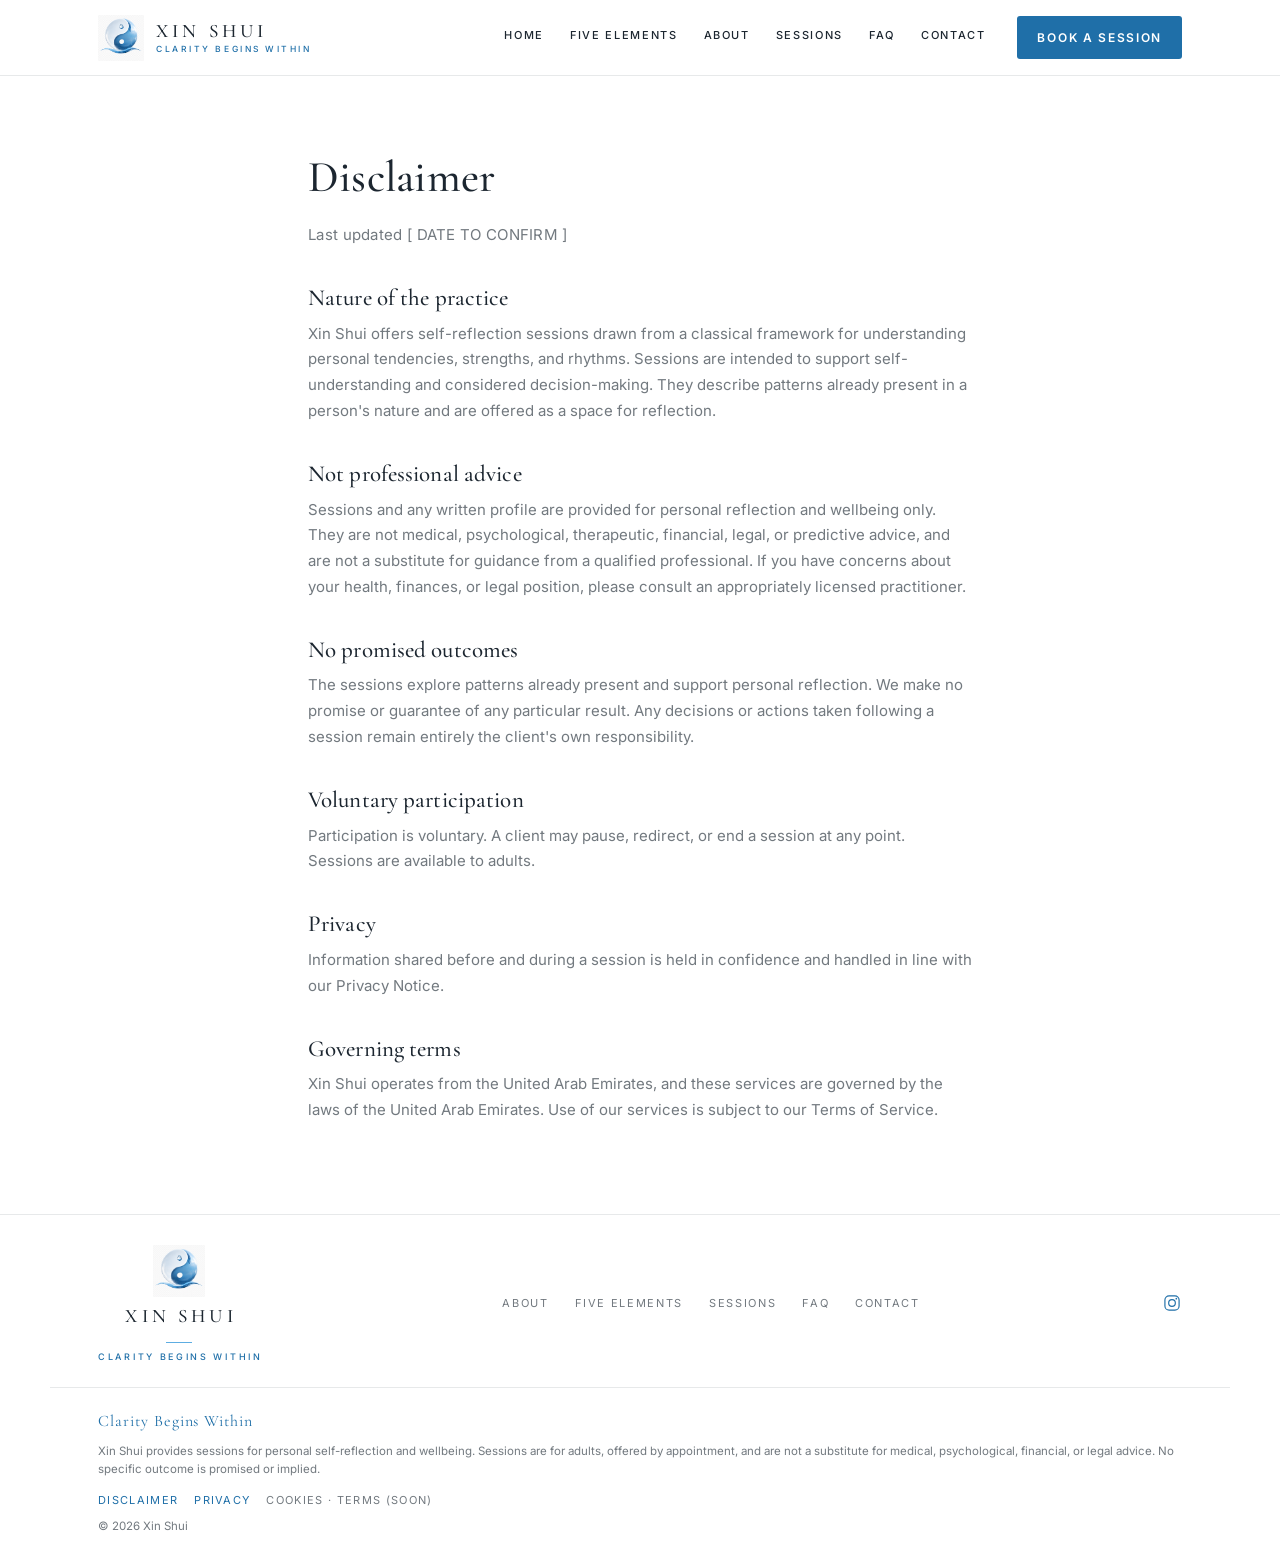
==== commit fcacba31: "Add live Privacy link to disclaimer footer" ====
--- a/disclaimer.html
+++ b/disclaimer.html
@@ -102,9 +102,10 @@
   <div class="wrap foot-legal">
     <p class="tagline">Clarity Begins Within</p>
     <p class="fineprint">Xin Shui provides sessions for personal self-reflection and wellbeing. Sessions are for adults, offered by appointment, and are not a substitute for medical, psychological, financial, or legal advice. No specific outcome is promised or implied.</p>
-    <div class="foot-legal-links">
+<div class="foot-legal-links">
       <a href="disclaimer.html">Disclaimer</a>
-      <span class="soon">Privacy &middot; Cookies &middot; Terms (soon)</span>
+      <a href="privacy.html">Privacy</a>
+      <span class="soon">Cookies &middot; Terms (soon)</span>
     </div>
     <p class="copy">&copy; <span id="year">2026</span> Xin Shui</p>
   </div>
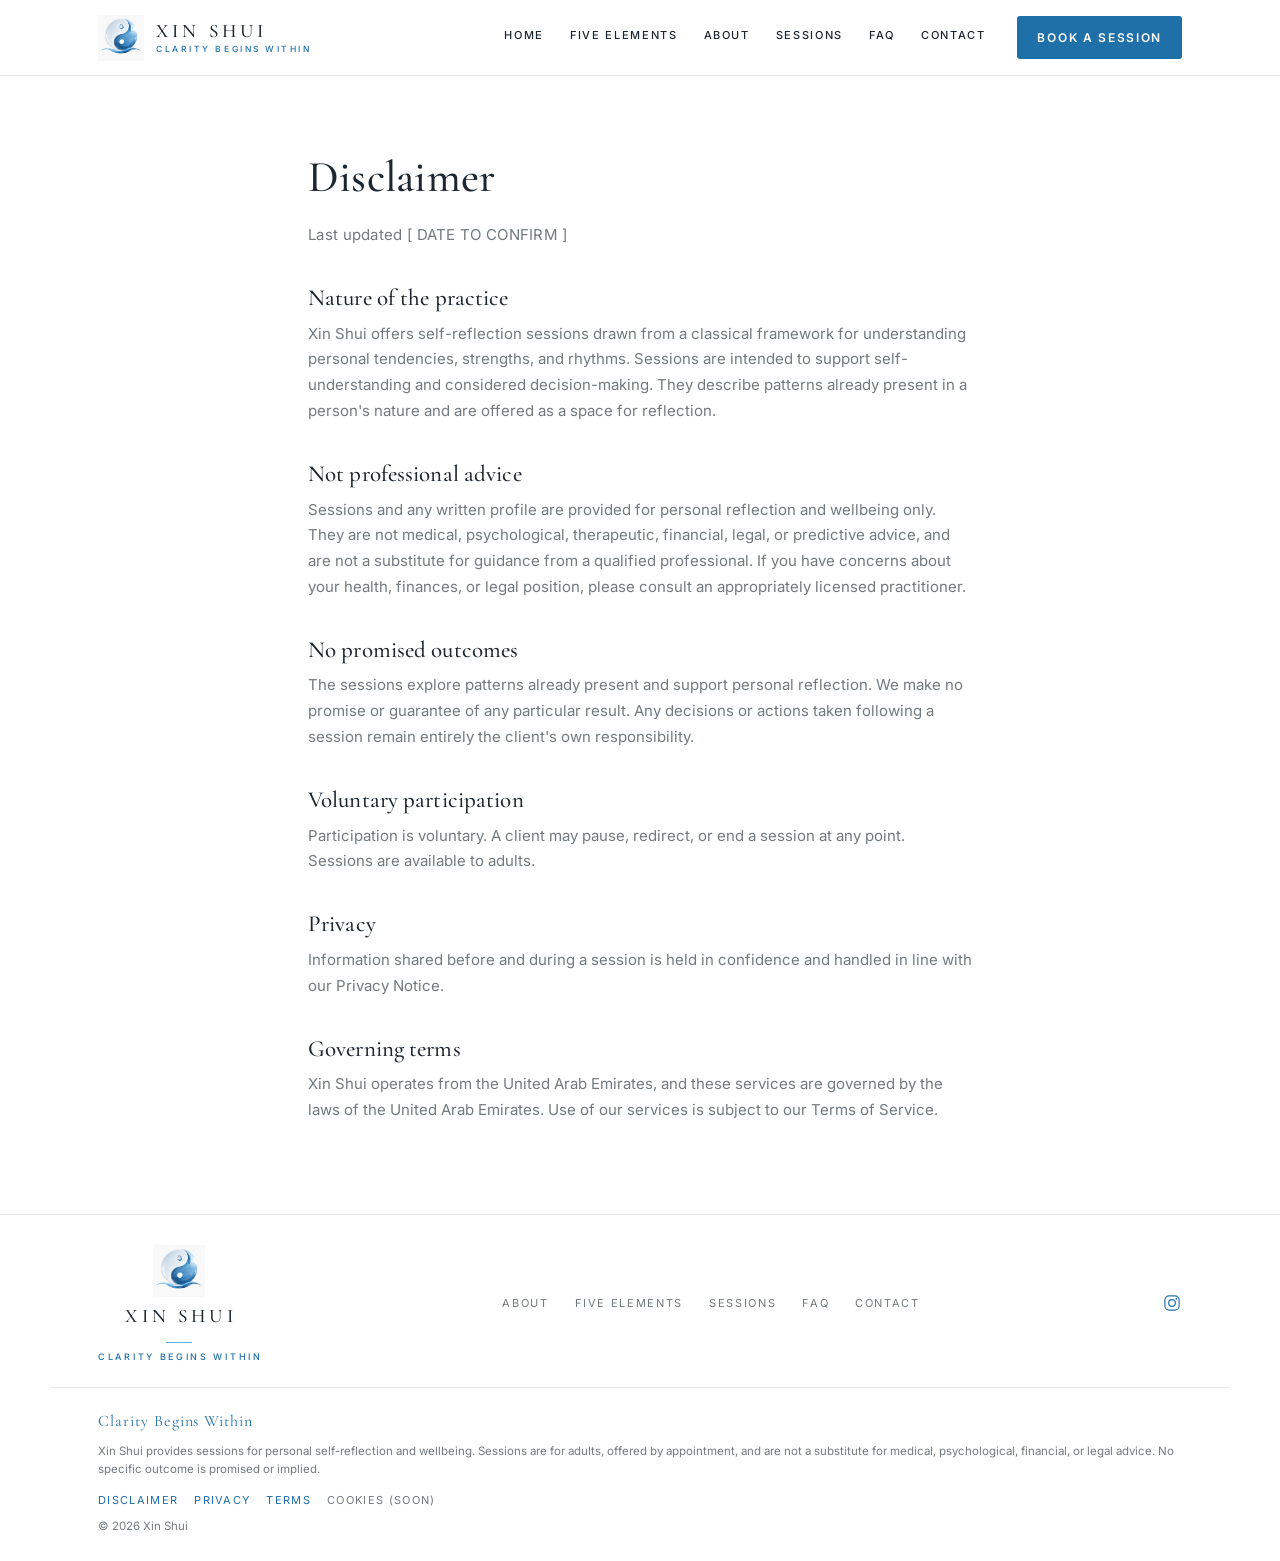
==== commit 23d1778f: "Add live Terms link to footer" ====
--- a/disclaimer.html
+++ b/disclaimer.html
@@ -105,7 +105,8 @@
 <div class="foot-legal-links">
       <a href="disclaimer.html">Disclaimer</a>
       <a href="privacy.html">Privacy</a>
-      <span class="soon">Cookies &middot; Terms (soon)</span>
+      <a href="terms.html">Terms</a>
+      <span class="soon">Cookies (soon)</span>
     </div>
     <p class="copy">&copy; <span id="year">2026</span> Xin Shui</p>
   </div>
